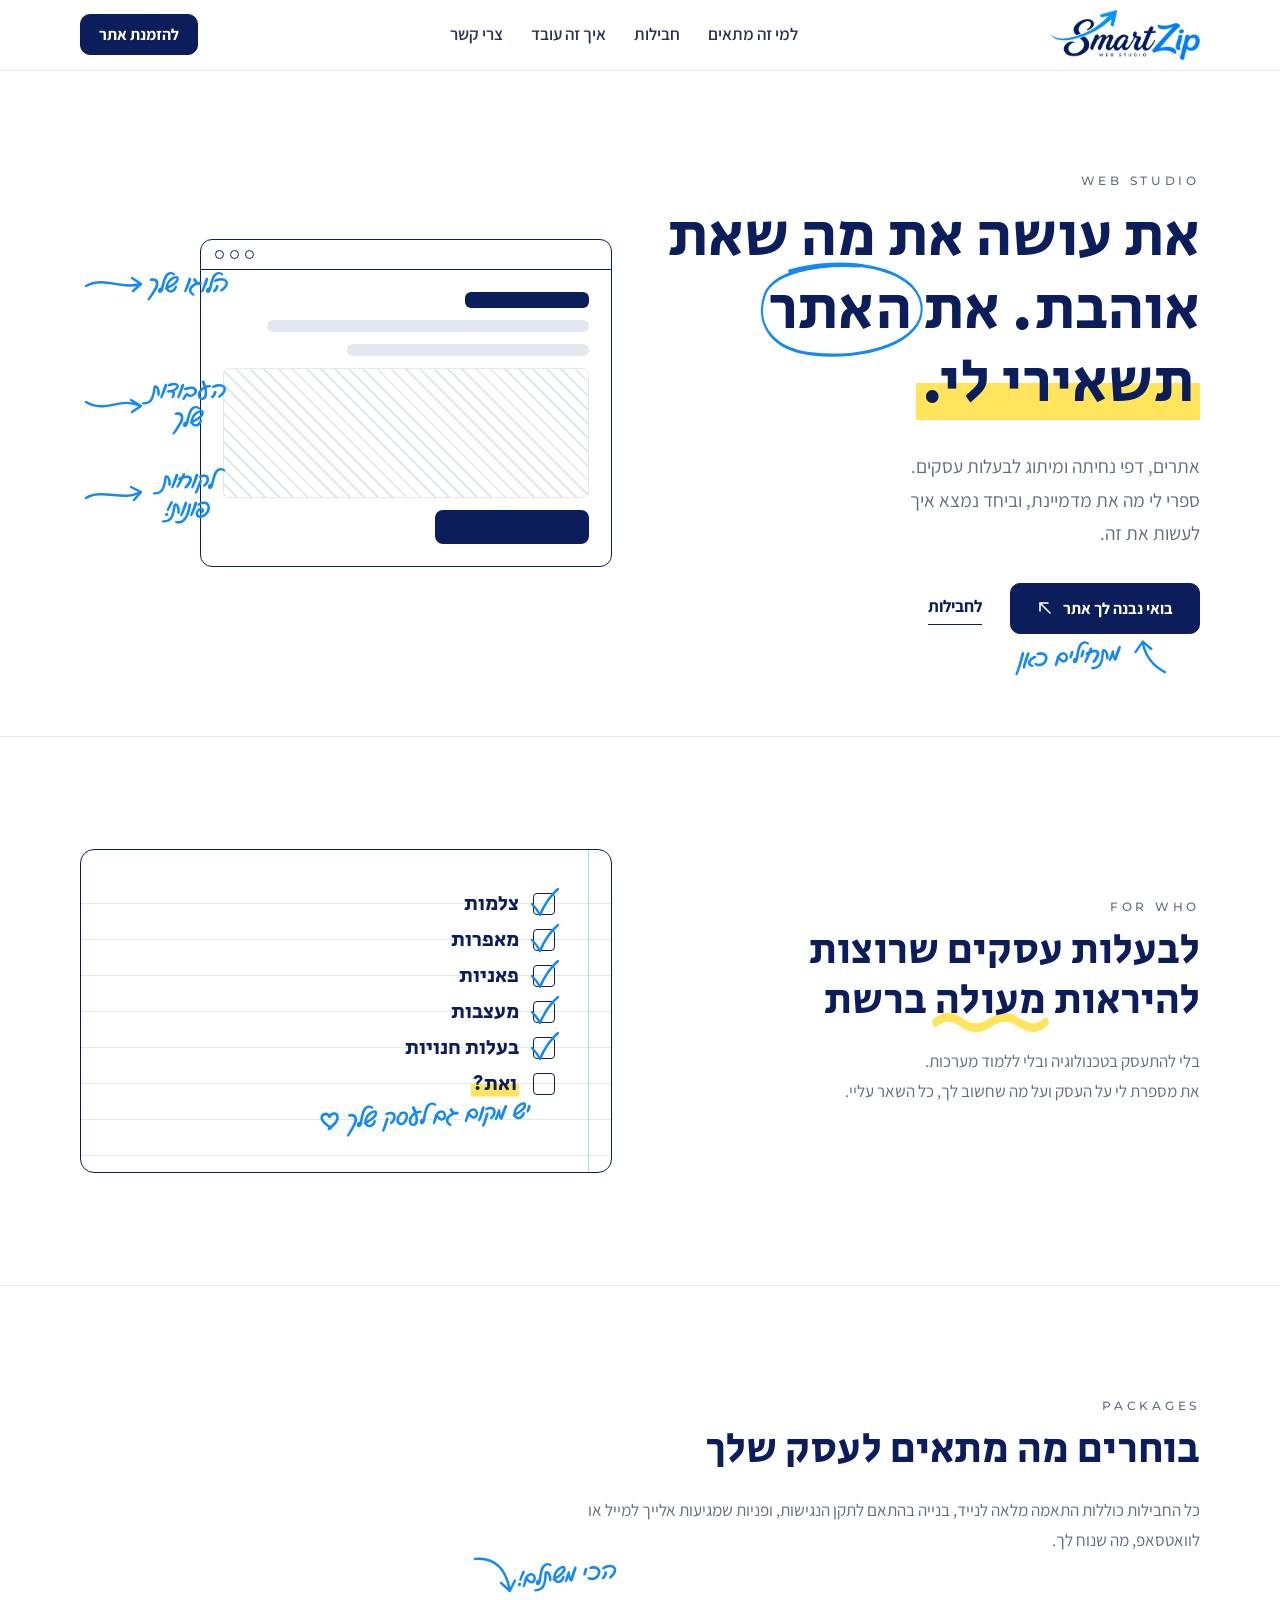
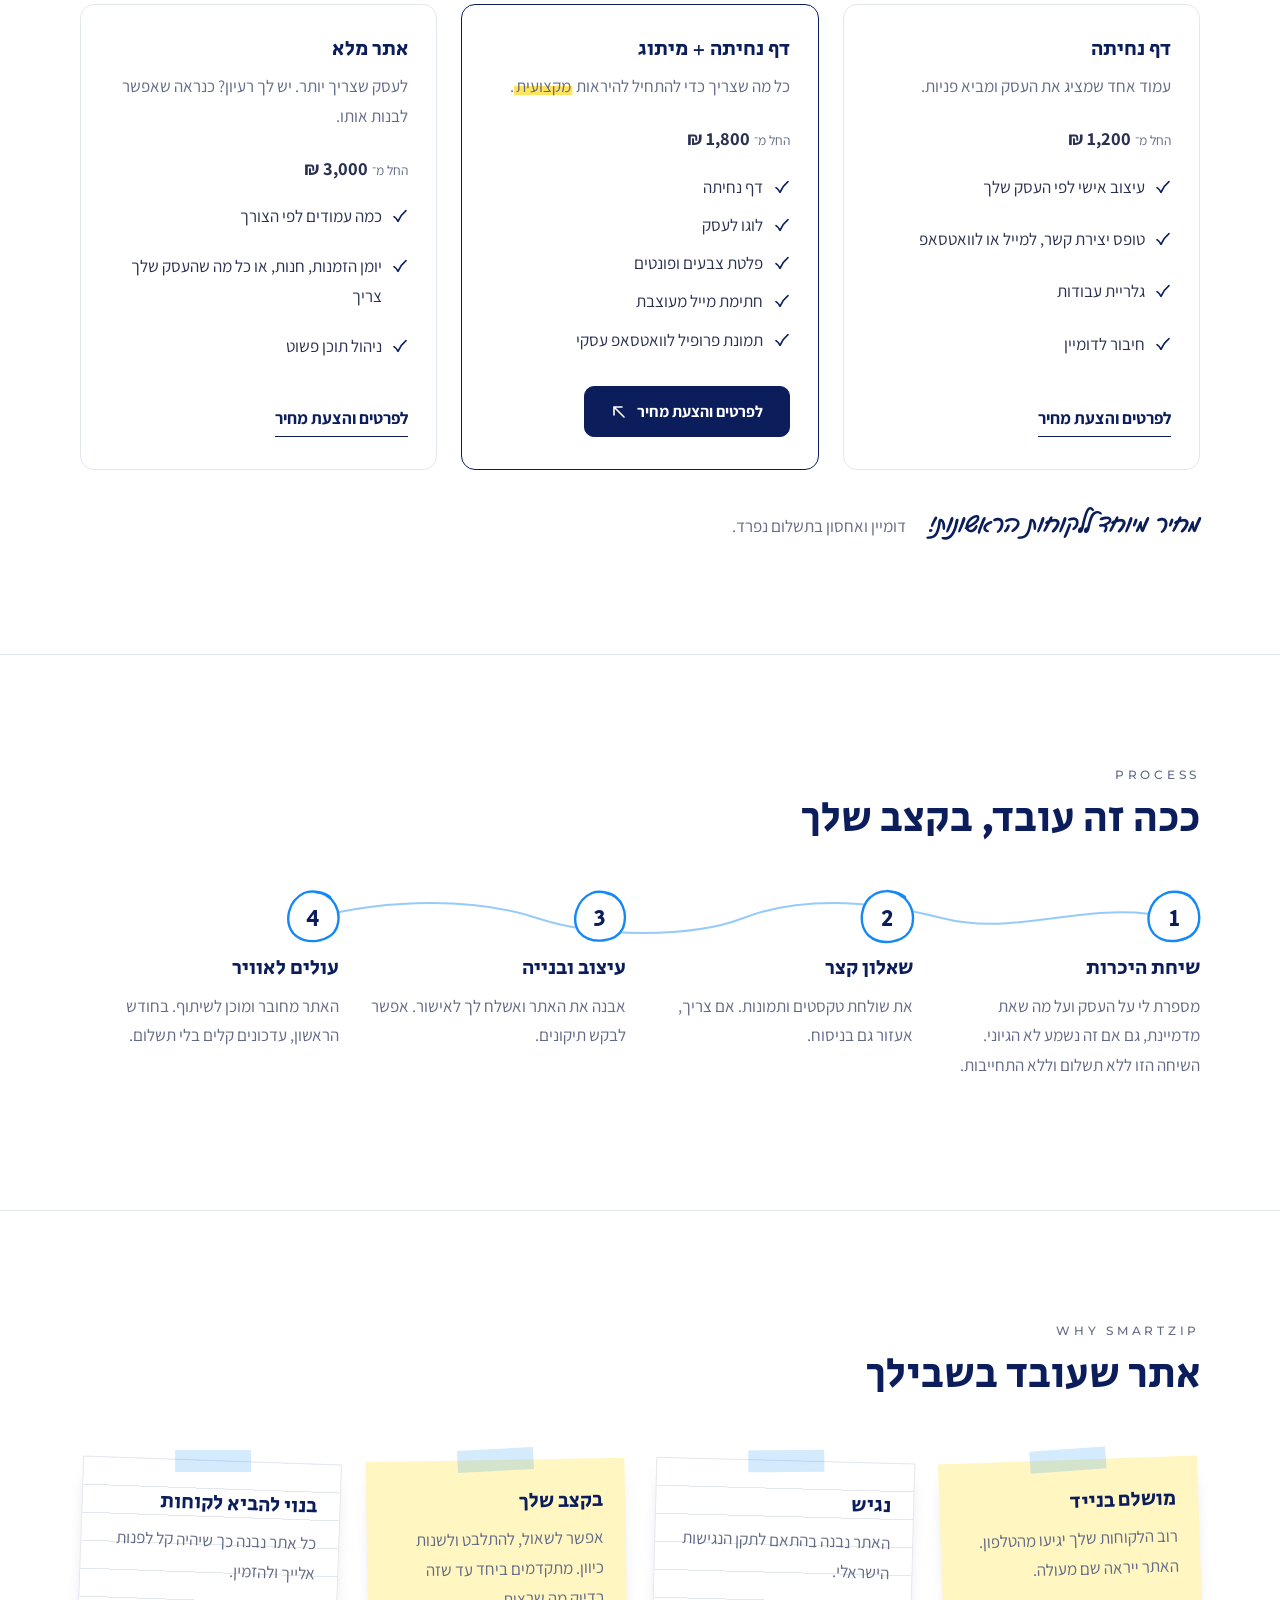
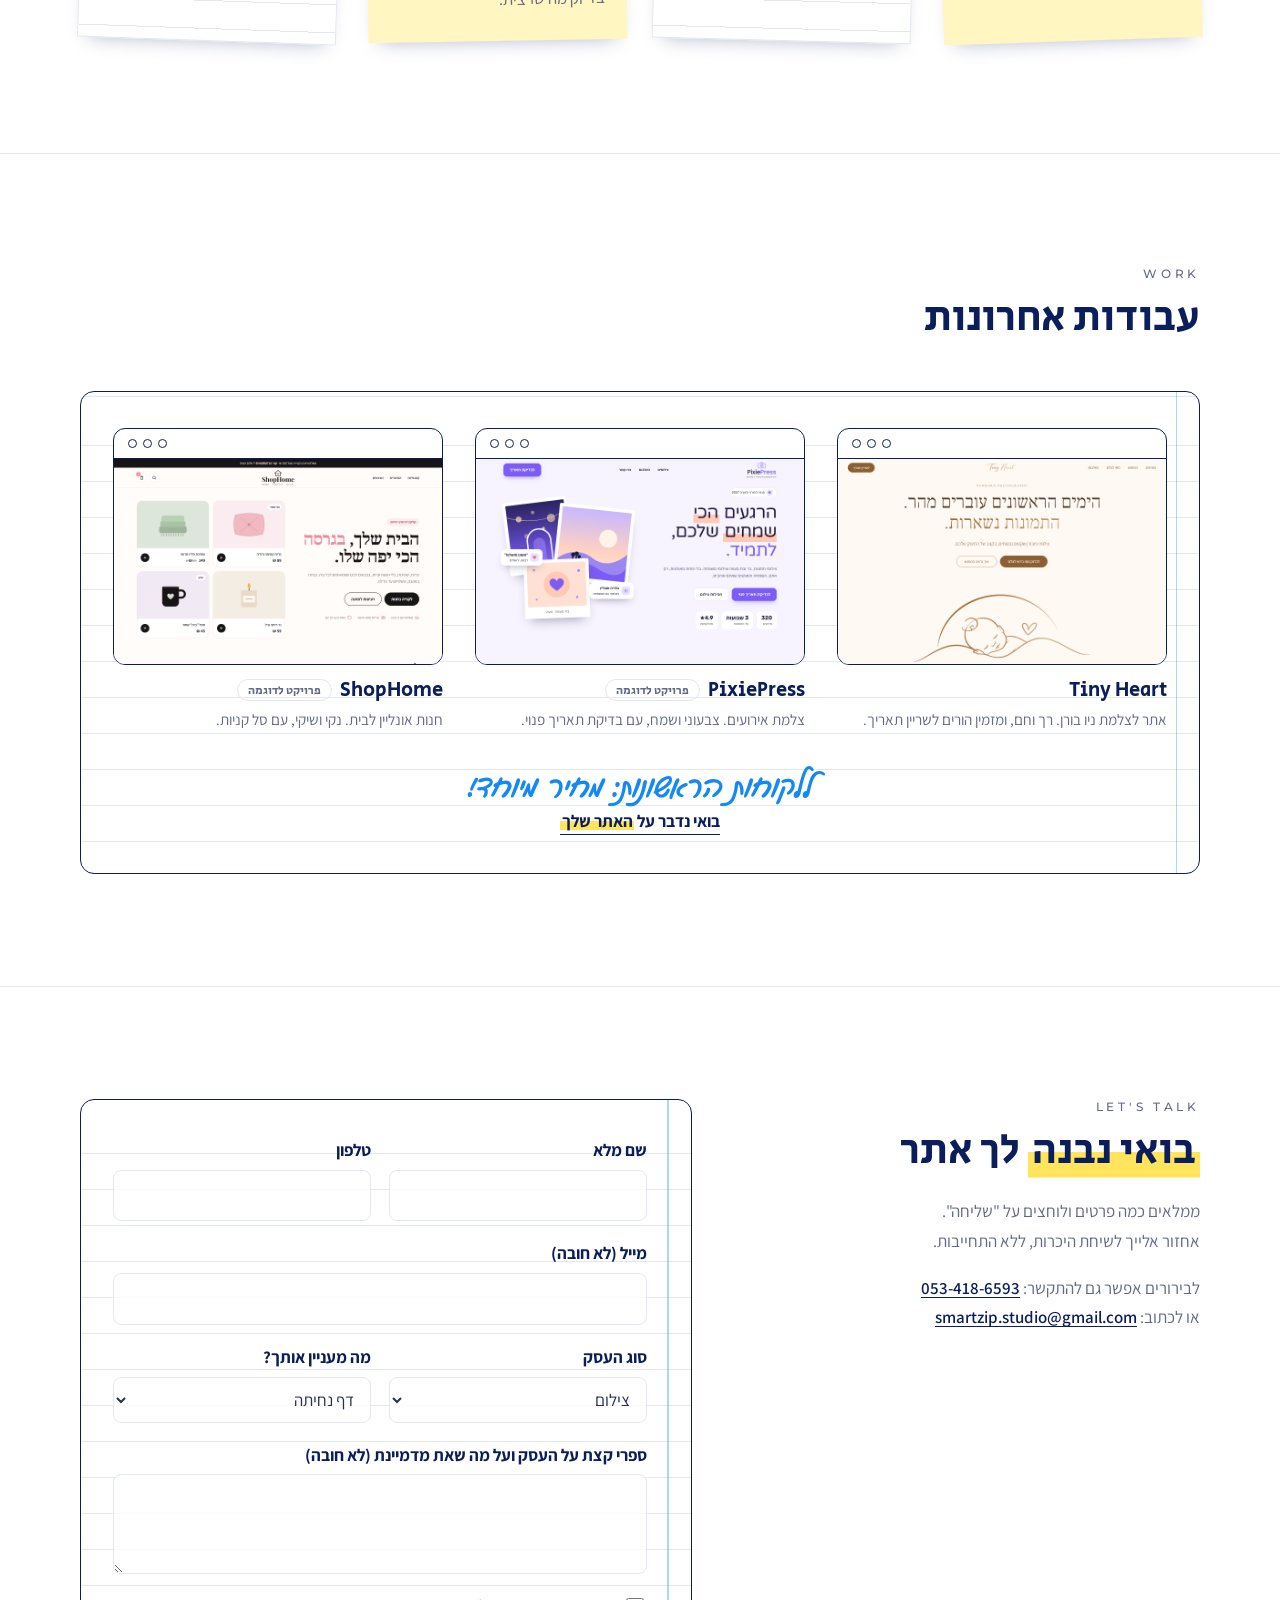
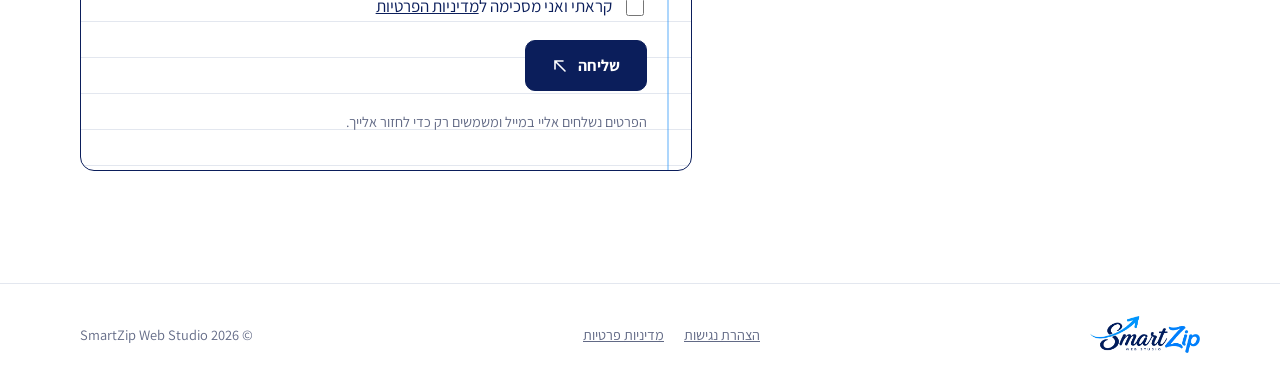
==== index.html @ 135834d3 "First version of the SmartZip Web Studio site Co-Authored-By: Claude Opus 5.5 <noreply@anthropic.com" ====
<!doctype html>
<html lang="he" dir="rtl">
<head>
<meta charset="utf-8">
<meta name="viewport" content="width=device-width, initial-scale=1">
<title>SmartZip Web Studio – אתרים ודפי נחיתה לעסקים קטנים</title>
<meta name="description" content="SmartZip Web Studio בונה אתרים, דפי נחיתה ומיתוג לעסקים קטנים: צלמות, מאפרות, פאניות, מעצבות ובעלות חנויות.">
<link rel="preconnect" href="https://fonts.googleapis.com">
<link rel="preconnect" href="https://fonts.gstatic.com" crossorigin>
<link href="https://fonts.googleapis.com/css2?family=Assistant:wght@400;600;700&family=Secular+One&family=Montserrat:wght@500&display=swap" rel="stylesheet">
<!-- Handwriting font is self-hosted (fonts/) and preloaded, so it arrives with the page -->
<link rel="preload" href="fonts/gveret-levin-hebrew.woff2" as="font" type="font/woff2" crossorigin>
<link rel="preload" href="fonts/gveret-levin-latin.woff2" as="font" type="font/woff2" crossorigin>
<style>
@font-face{font-family:"Gveret Levin";font-display:block;src:url(fonts/gveret-levin-hebrew.woff2) format("woff2");unicode-range:U+0307-0308,U+0590-05FF,U+200C-2010,U+20AA,U+25CC,U+FB1D-FB4F}
@font-face{font-family:"Gveret Levin";font-display:block;src:url(fonts/gveret-levin-latin.woff2) format("woff2");unicode-range:U+0000-00FF,U+2000-206F}
</style>
<script>
// Keep the page hidden until every font is ready (max 3s, so it never stays blank)
document.documentElement.classList.add("loading");
window.fontsReady = Promise.race([
  Promise.all(['400 1em "Secular One"', '400 1em Assistant', '700 1em Assistant', '400 1em "Gveret Levin"', '500 1em Montserrat'].map(f => document.fonts.load(f, "א!A"))),
  new Promise(r => setTimeout(r, 3000))
]).then(() => document.documentElement.classList.remove("loading"));
// Handwritten notes stay invisible until the handwriting font itself is loaded (never shown in a fallback font)
const handCheck = () => document.fonts.check('400 1em "Gveret Levin"', "א!") && document.documentElement.classList.add("hand-ready");
document.fonts.load('400 1em "Gveret Levin"', "א!").then(handCheck);
document.fonts.addEventListener("loadingdone", handCheck);
</script>
<noscript><style>html.loading body{opacity:1}html:not(.hand-ready) .hand{visibility:visible}</style></noscript>
<style>
:root{--ink:#0B1E5B;--text:#2A3150;--muted:#626A86;--line:#E3E7EF;--pen:#1489F5;--marker:#FFE45C;--white:#fff}
*,*::before,*::after{box-sizing:border-box}
html{scroll-behavior:smooth}
body{margin:0;font-family:"Assistant",system-ui,sans-serif;font-size:1.0625rem;line-height:1.75;color:var(--text);background:var(--white);transition:opacity .4s}
html.loading body{opacity:0}
img{max-width:100%;height:auto;display:block}
a{color:var(--ink)}
h1,h2,h3{font-family:"Secular One",sans-serif;font-weight:400;color:var(--ink);line-height:1.2;margin:0 0 .5em}
h1{font-size:clamp(2.3rem,5.2vw,3.8rem)}
h2{font-size:clamp(1.8rem,3.6vw,2.6rem)}
h3{font-size:1.3rem}
p{margin:0 0 1em}
:focus-visible{outline:2px solid var(--pen);outline-offset:3px;border-radius:4px}
.container{width:min(1120px,100% - 40px);margin-inline:auto}
.skip-link{position:absolute;inset-inline-start:16px;top:-100px;background:var(--ink);color:#fff;padding:.5em 1em;border-radius:8px;z-index:100}
.skip-link:focus{top:12px}
.eyebrow{font:500 .78rem "Montserrat",sans-serif;letter-spacing:.3em;text-transform:uppercase;color:var(--muted);display:block;margin-bottom:1em}

/* ---------- Hand-drawn annotations ---------- */
.hand{font-family:"Gveret Levin",cursive;color:var(--pen);font-size:1.45rem;line-height:1.2}
html:not(.hand-ready) .hand{visibility:hidden}
.draw{fill:none;stroke:var(--pen);stroke-width:2.4;stroke-linecap:round;stroke-linejoin:round;stroke-dasharray:1;stroke-dashoffset:1;transition:stroke-dashoffset 1.1s cubic-bezier(.6,.1,.3,1) var(--d,0s)}
.on .draw,.draw.on{stroke-dashoffset:0}
.fade{opacity:0;transition:opacity .6s ease calc(var(--d,0s) + .5s)}
.on .fade,.fade.on{opacity:1}
.circled{position:relative;white-space:nowrap;display:inline-block}
.circled svg{position:absolute;inset:-22% -10%;width:120%;height:144%;overflow:visible;pointer-events:none}
.mark{background:linear-gradient(var(--marker),var(--marker)) right 88%/0 42% no-repeat;transition:background-size 1s cubic-bezier(.6,.1,.3,1) var(--d,.2s);padding-inline:.1em}
.on .mark,.mark.on{background-size:100% 42%}
.scribble{position:relative;white-space:nowrap;isolation:isolate}
.scribble svg{position:absolute;inset-inline:-.05em;bottom:.02em;width:calc(100% + .1em);height:.42em;overflow:visible;z-index:-1}
.scribble .draw{stroke:var(--marker);stroke-width:10}
.heart .draw{stroke-width:4}

/* ---------- Buttons ---------- */
.btn{display:inline-flex;align-items:center;gap:10px;padding:14px 26px;border-radius:10px;border:1.5px solid var(--ink);font:700 1rem "Assistant",sans-serif;text-decoration:none;cursor:pointer;transition:background .25s,color .25s}
.btn-primary{background:var(--ink);color:#fff}
.btn-primary:hover{background:#13308A}
.btn svg{width:16px;height:16px;transition:transform .3s}
.btn:hover svg{transform:translate(-4px,-4px)}
.btn-text{font-weight:700;color:var(--ink);text-decoration:none;border-bottom:1.5px solid var(--ink);padding-bottom:2px}
.btn-text:hover{color:var(--pen);border-color:var(--pen)}

/* ---------- Header ---------- */
.site-header{position:sticky;top:0;z-index:50;background:rgb(255 255 255/.94);backdrop-filter:blur(8px);border-bottom:1px solid var(--line)}
.site-header .container{display:flex;align-items:center;justify-content:space-between;gap:16px;padding-block:10px}
.logo img{width:150px}
.nav{display:flex;gap:28px}
.nav a{color:var(--text);text-decoration:none;font-weight:600}
.nav a:hover{color:var(--pen)}
.site-header .btn{padding:9px 18px}

/* ---------- Hero ---------- */
.hero{padding-block:clamp(56px,8vw,110px);overflow:hidden}
.hero .container{display:grid;grid-template-columns:1fr 1fr;gap:56px;align-items:center}
.hero .lead{font-size:1.2rem;color:var(--muted);max-width:36ch}
.hero-actions{display:flex;flex-wrap:wrap;align-items:center;gap:28px;margin-top:32px;position:relative}
.cta-note{position:absolute;top:58px;right:30px;display:flex;align-items:flex-start;gap:4px;transform:rotate(-4deg)}
.cta-note svg{width:46px;height:40px;overflow:visible}
.sketch{position:relative;padding:34px 0 34px 120px}
.wire{border:1.5px solid var(--ink);border-radius:12px;background:#fff;overflow:hidden}
.wire-bar{display:flex;gap:6px;padding:10px 14px;border-bottom:1.5px solid var(--ink);direction:ltr}
.wire-bar i{width:9px;height:9px;border-radius:50%;border:1.5px solid var(--ink)}
.wire-body{padding:22px;display:grid;gap:12px}
.w{border-radius:6px;background:var(--line)}
.w.logo-ph{height:16px;width:34%;background:var(--ink)}
.w.t1{height:12px;width:88%}.w.t2{height:12px;width:66%}
.w.img{height:130px;background:repeating-linear-gradient(45deg,#fff 0 8px,var(--line) 8px 10px);border:1.5px solid var(--line)}
.w.cta{height:34px;width:42%;border-radius:8px;background:var(--ink)}
.side-note{position:absolute;left:0;display:flex;align-items:center;gap:2px;width:150px}
.side-note span{width:84px;text-align:center}
.side-note svg{width:60px;height:26px;overflow:visible;flex:none}

/* ---------- Sections ---------- */
section{padding-block:clamp(64px,9vw,112px)}
section+section{border-top:1px solid var(--line)}
.section-head{max-width:660px;margin-bottom:48px}
.section-head p{color:var(--muted)}
.split{display:grid;grid-template-columns:1fr 1fr;gap:56px;align-items:center}
.split .section-head{margin:0}
.todo ul{list-style:none;margin:0;padding:0 24px 0 0}
.todo li{display:flex;align-items:center;gap:14px;height:36px;font:400 1.3rem "Secular One",sans-serif;color:var(--ink)}
.box{position:relative;width:22px;height:22px;border:1.5px solid var(--ink);border-radius:4px;flex:none}
.box svg{position:absolute;inset:-8px -6px -4px -8px;width:34px;height:34px;overflow:visible}
.todo .hand{display:block;margin:6px 48px 0 0;transform:rotate(-3deg)}
.heart{width:.85em;height:.8em;vertical-align:-.05em;overflow:visible}

.cards{display:grid;grid-template-columns:repeat(3,1fr);gap:24px;align-items:stretch}
.card{border:1.5px solid var(--line);border-radius:14px;padding:32px 28px;display:flex;flex-direction:column;position:relative;background:#fff}
.card.featured{border-color:var(--ink)}
.card .for{color:var(--muted);margin-bottom:1.2em}
.card .price{font-weight:700;font-size:1.15rem;margin:0 0 1em}.card .price small{font-weight:400;color:var(--muted);font-size:.85rem}
.cards-note{display:flex;flex-wrap:wrap;gap:8px 24px;align-items:baseline;margin-top:40px;color:var(--muted)}.cards-note .hand{color:var(--ink);font-size:1.5rem}
.card ul{list-style:none;padding:0;margin:0 0 1.8em;display:grid;gap:.5em;flex:1}
.card li{display:flex;gap:.6em;align-items:flex-start}
.card li::before{content:"";flex:none;width:16px;height:16px;margin-top:.35em;background:url("data:image/svg+xml,%3Csvg xmlns='http://www.w3.org/2000/svg' viewBox='0 0 24 24' fill='none' stroke='%230B1E5B' stroke-width='2.5' stroke-linecap='round' stroke-linejoin='round'%3E%3Cpath d='M3 13c3 2 5 5 6 7 3-7 7-12 12-16'/%3E%3C/svg%3E") center/contain no-repeat}
.card .btn,.card .btn-text{align-self:flex-start}
.hand-tag{position:absolute;top:-58px;left:10px;display:flex;align-items:flex-end;gap:2px;transform:rotate(-5deg)}
.hand-tag svg{width:44px;height:44px;overflow:visible}

.steps{display:grid;grid-template-columns:repeat(4,1fr);gap:28px;list-style:none;padding:0;margin:0;position:relative}
.steps-line{position:absolute;top:6px;inset-inline-start:26px;width:calc(75% + 21px);height:40px;overflow:visible}
.steps-line .draw{stroke:rgb(20 137 245/.45);stroke-width:2}
.num{position:relative;display:inline-grid;place-items:center;width:52px;height:52px;font:400 1.5rem "Secular One",sans-serif;color:var(--ink);margin-bottom:12px;background:#fff;border-radius:50%}
.num svg{position:absolute;inset:-4px;width:60px;height:60px;overflow:visible}
.steps p{color:var(--muted)}

.stickies{display:grid;grid-template-columns:repeat(4,1fr);gap:28px;padding-top:12px}
.sticky{position:relative;background:#FFF6C2;padding:30px 22px 26px;box-shadow:0 10px 20px -12px rgb(11 30 91/.35);transform:rotate(var(--r));transition:transform .3s}
.sticky:nth-child(even){background:#fff repeating-linear-gradient(transparent 0 27px,var(--line) 27px 28px);border:1px solid var(--line)}
.sticky:hover{transform:rotate(0) translateY(-4px)}
.sticky::before{content:"";position:absolute;top:-11px;left:50%;width:76px;height:22px;transform:translateX(-50%) rotate(-2deg);background:rgb(20 137 245/.18)}
.sticky p{color:var(--muted);margin:0}

.work-note{padding:40px 32px}
.works{display:grid;grid-template-columns:repeat(3,1fr);gap:32px}
.works figure{margin:0 0 14px}.works img{display:block;width:100%;height:auto}
.works h3{font-size:1.25rem;margin:0}
.works p{color:var(--muted);font-size:.95rem;margin:.2em 0 0}
.works .demo{font-size:.78rem;color:var(--muted);border:1px solid var(--line);border-radius:99px;padding:1px 10px;margin-inline-start:8px;vertical-align:middle;font-weight:400}
.works-more{text-align:center;margin-top:36px}
.works-more .hand{font-size:1.9rem;display:block;margin-bottom:2px}
@media (max-width:960px){.works{grid-template-columns:1fr;max-width:520px;margin-inline:auto}}

/* ---------- Contact: notebook page ---------- */
.contact .container{display:grid;grid-template-columns:.85fr 1.15fr;gap:56px;align-items:start}
.contact .lead{color:var(--muted);max-width:34ch}
.notebook{border:1.5px solid var(--ink);border-radius:14px;padding:36px 32px;background:#fff repeating-linear-gradient(transparent 0 35px,var(--line) 35px 36px);background-position:0 18px;position:relative}
.notebook::before{content:"";position:absolute;top:0;bottom:0;right:22px;width:1.5px;background:rgb(20 137 245/.35)}
form{display:grid;gap:18px;padding-right:12px}
.row{display:grid;grid-template-columns:1fr 1fr;gap:18px}
.field{display:grid;gap:4px}.field[hidden]{display:none}
label{font-weight:700;color:var(--ink)}
input,select,textarea{font:inherit;color:var(--text);background:rgb(255 255 255/.85);border:1.5px solid var(--line);border-radius:8px;padding:10px 12px;width:100%}
input:focus,select:focus,textarea:focus{outline:none;border-color:var(--pen)}
textarea{min-height:100px;resize:vertical}
.check{display:flex;gap:.6em;align-items:center;font-weight:400}
.check input{width:18px;height:18px;accent-color:var(--ink);flex:none}
.form-error{color:#C62828;font-weight:600;margin:0}
.form-success{color:#1B7A3E;font-weight:600;margin:0}
.contact-direct{color:var(--muted);margin-top:1em}.contact-direct a{color:var(--ink);font-weight:600;text-decoration:underline;text-underline-offset:3px}
.form-note{font-size:.9rem;color:var(--muted);margin:0}

.site-footer{border-top:1px solid var(--line);padding-block:32px}
.site-footer .container{display:flex;flex-wrap:wrap;justify-content:space-between;align-items:center;gap:16px}
.site-footer img{width:110px}
.footer-links{display:flex;gap:20px}
.footer-links a,.copy{color:var(--muted);font-size:.9rem}
.copy{margin:0}

@media (max-width:960px){.nav{display:none}.hero .container,.contact .container,.split{grid-template-columns:1fr}.cards{grid-template-columns:1fr;max-width:520px;gap:64px}.steps,.stickies{grid-template-columns:1fr 1fr}.steps-line{display:none}}
@media (max-width:560px){.logo img{width:120px}.sketch{display:none}.steps,.stickies,.row{grid-template-columns:1fr}.cta-note{display:none}}
@media (prefers-reduced-motion:reduce){html{scroll-behavior:auto}.draw{transition:none;stroke-dashoffset:0}.fade{transition:none;opacity:1}.mark{transition:none;background-size:100% 42%}}
</style>
</head>
<body>
<a class="skip-link" href="#main">דלג לתוכן</a>
<svg width="0" height="0" style="position:absolute" aria-hidden="true">
  <symbol id="arr" viewBox="0 0 16 16"><path d="M13 13L3 3M3 11V3h8" fill="none" stroke="currentColor" stroke-width="1.6" stroke-linecap="round"/></symbol>
</svg>

<header class="site-header">
  <div class="container">
    <a class="logo" href="#top" aria-label="SmartZip Web Studio – לעמוד הבית"><img src="branding/logo-full-transparent.webp" alt="SmartZip Web Studio" width="1620" height="538"></a>
    <nav class="nav" aria-label="ניווט ראשי"><a href="#for-who">למי זה מתאים</a><a href="#packages">חבילות</a><a href="#process">איך זה עובד</a><a href="#contact">צרי קשר</a></nav>
    <a class="btn btn-primary" href="#contact">להזמנת אתר</a>
  </div>
</header>

<main id="main">
  <section class="hero" id="top">
    <div class="container">
      <div class="anno">
        <span class="eyebrow">Web Studio</span>
        <h1>את עושה את מה שאת אוהבת. את <span class="circled">האתר<svg viewBox="0 0 200 80" preserveAspectRatio="none" aria-hidden="true"><path class="draw" pathLength="1" style="--d:.4s" d="M40 10 C 100 -2, 188 6, 194 36 C 199 64, 128 78, 66 73 C 14 69, 0 46, 12 27 C 22 12, 66 4, 122 6"/></svg></span> <span class="mark" style="--d:1.3s">תשאירי לי.</span></h1>
        <p class="lead">אתרים, דפי נחיתה ומיתוג לבעלות עסקים.<br>ספרי לי מה את מדמיינת, וביחד נמצא איך לעשות את זה.</p>
        <div class="hero-actions">
          <a class="btn btn-primary" href="#contact">בואי נבנה לך אתר <svg aria-hidden="true"><use href="#arr"/></svg></a>
          <a class="btn-text" href="#packages">לחבילות</a>
          <div class="cta-note" aria-hidden="true">
            <svg viewBox="0 0 46 40"><path class="draw" pathLength="1" style="--d:2s" d="M40 36 C 30 30, 22 20, 20 6 M12 14 L 20 4 L 28 12"/></svg>
            <span class="hand fade" style="--d:2s">מתחילים כאן</span>
          </div>
        </div>
      </div>
      <div class="sketch anno" aria-hidden="true">
        <div class="wire">
          <div class="wire-bar"><i></i><i></i><i></i></div>
          <div class="wire-body"><div class="w logo-ph"></div><div class="w t1"></div><div class="w t2"></div><div class="w img"></div><div class="w cta"></div></div>
        </div>
        <div class="side-note" style="top:66px"><span class="hand fade" style="--d:.6s">הלוגו שלך</span><svg viewBox="0 0 60 26"><path class="draw" pathLength="1" style="--d:.6s" d="M2 14 C 20 4, 38 18, 56 12 M48 6 L 57 12 L 49 19"/></svg></div>
        <div class="side-note" style="top:172px"><span class="hand fade" style="--d:1s">העבודות שלך</span><svg viewBox="0 0 60 26"><path class="draw" pathLength="1" style="--d:1s" d="M2 10 C 22 22, 36 4, 56 14 M47 8 L 57 14 L 48 20"/></svg></div>
        <div class="side-note" style="top:262px"><span class="hand fade" style="--d:1.4s">לקוחות פונות!</span><svg viewBox="0 0 60 26"><path class="draw" pathLength="1" style="--d:1.4s" d="M2 16 C 18 6, 40 20, 56 10 M47 5 L 57 10 L 50 18"/></svg></div>
      </div>
    </div>
  </section>

  <section id="for-who" aria-labelledby="for-who-title">
    <div class="container anno split">
      <div class="section-head">
        <span class="eyebrow">For who</span>
        <h2 id="for-who-title">לבעלות עסקים שרוצות להיראות <span class="scribble">מעולה<svg viewBox="0 0 200 20" preserveAspectRatio="none" aria-hidden="true"><path class="draw" pathLength="1" style="--d:.3s" d="M4 11 C 18 3, 34 3, 50 11 S 82 19, 100 11 S 132 3, 150 11 S 182 19, 196 10"/></svg></span> ברשת</h2>
        <p>בלי להתעסק בטכנולוגיה ובלי ללמוד מערכות.<br>את מספרת לי על העסק ועל מה שחשוב לך, כל השאר עליי.</p>
      </div>
      <div class="notebook todo">
        <ul>
          <li><span class="box"><svg viewBox="0 0 34 34" aria-hidden="true"><path class="draw" pathLength="1" style="--d:.4s" d="M6 18 C 9 21, 12 25, 14 29 C 19 17, 25 9, 32 3"/></svg></span>צלמות</li>
          <li><span class="box"><svg viewBox="0 0 34 34" aria-hidden="true"><path class="draw" pathLength="1" style="--d:.7s" d="M6 18 C 9 21, 12 25, 14 29 C 19 17, 25 9, 32 3"/></svg></span>מאפרות</li>
          <li><span class="box"><svg viewBox="0 0 34 34" aria-hidden="true"><path class="draw" pathLength="1" style="--d:1s" d="M6 18 C 9 21, 12 25, 14 29 C 19 17, 25 9, 32 3"/></svg></span>פאניות</li>
          <li><span class="box"><svg viewBox="0 0 34 34" aria-hidden="true"><path class="draw" pathLength="1" style="--d:1.3s" d="M6 18 C 9 21, 12 25, 14 29 C 19 17, 25 9, 32 3"/></svg></span>מעצבות</li>
          <li><span class="box"><svg viewBox="0 0 34 34" aria-hidden="true"><path class="draw" pathLength="1" style="--d:1.6s" d="M6 18 C 9 21, 12 25, 14 29 C 19 17, 25 9, 32 3"/></svg></span>בעלות חנויות</li>
          <li><span class="box"></span><span class="mark" style="--d:2s">ואת?</span></li>
        </ul>
        <span class="hand fade" style="--d:2.1s">יש מקום גם לעסק שלך <svg class="heart" viewBox="0 0 30 28" aria-hidden="true"><path class="draw" pathLength="1" style="--d:2.4s" d="M16 25 C 9 19, 2 14, 3 8 C 4 2, 12 1, 15 8 C 17 2, 26 1, 27 8 C 28 15, 21 20, 13 26"/></svg></span>
      </div>
    </div>
  </section>

  <section id="packages" aria-labelledby="packages-title">
    <div class="container anno">
      <div class="section-head">
        <span class="eyebrow">Packages</span>
        <h2 id="packages-title">בוחרים מה מתאים לעסק שלך</h2>
        <p>כל החבילות כוללות התאמה מלאה לנייד, בנייה בהתאם לתקן הנגישות, ופניות שמגיעות אלייך למייל או לוואטסאפ, מה שנוח לך.</p>
      </div>
      <div class="cards">
        <article class="card">
          <h3>דף נחיתה</h3>
          <p class="for">עמוד אחד שמציג את העסק ומביא פניות.</p>
          <p class="price"><small>החל מ־</small> 1,200 ₪</p>
          <ul><li>עיצוב אישי לפי העסק שלך</li><li>טופס יצירת קשר, למייל או לוואטסאפ</li><li>גלריית עבודות</li><li>חיבור לדומיין</li></ul>
          <a class="btn-text" href="#contact" data-package="דף נחיתה">לפרטים והצעת מחיר</a>
        </article>
        <article class="card featured">
          <div class="hand-tag"><span class="hand fade" style="--d:.5s">הכי משתלם!</span><svg viewBox="0 0 44 44" aria-hidden="true"><path class="draw" pathLength="1" style="--d:.5s" d="M4 6 C 24 6, 34 18, 36 40 M28 32 L 36 41 L 42 31"/></svg></div>
          <h3>דף נחיתה + מיתוג</h3>
          <p class="for">כל מה שצריך כדי להתחיל להיראות <span class="mark" style="--d:.9s">מקצועית</span>.</p>
          <p class="price"><small>החל מ־</small> 1,800 ₪</p>
          <ul><li>דף נחיתה</li><li>לוגו לעסק</li><li>פלטת צבעים ופונטים</li><li>חתימת מייל מעוצבת</li><li>תמונת פרופיל לוואטסאפ עסקי</li></ul>
          <a class="btn btn-primary" href="#contact" data-package="דף נחיתה + מיתוג">לפרטים והצעת מחיר <svg aria-hidden="true"><use href="#arr"/></svg></a>
        </article>
        <article class="card">
          <h3>אתר מלא</h3>
          <p class="for">לעסק שצריך יותר. יש לך רעיון? כנראה שאפשר לבנות אותו.</p>
          <p class="price"><small>החל מ־</small> 3,000 ₪</p>
          <ul><li>כמה עמודים לפי הצורך</li><li>יומן הזמנות, חנות, או כל מה שהעסק שלך צריך</li><li>ניהול תוכן פשוט</li></ul>
          <a class="btn-text" href="#contact" data-package="אתר מלא">לפרטים והצעת מחיר</a>
        </article>
      </div>
      <div class="cards-note"><span class="hand fade" style="--d:.4s">מחיר מיוחד ללקוחות הראשונות!</span><span>דומיין ואחסון בתשלום נפרד.</span></div>
    </div>
  </section>

  <section id="process" aria-labelledby="process-title">
    <div class="container anno">
      <div class="section-head"><span class="eyebrow">Process</span><h2 id="process-title">ככה זה עובד, בקצב שלך</h2></div>
      <ol class="steps">
        <li><svg class="steps-line" viewBox="0 0 1000 40" preserveAspectRatio="none" aria-hidden="true"><path class="draw" pathLength="1" style="--d:.2s" d="M1000 20 C 900 0, 820 40, 730 20 S 560 0, 500 20 S 330 40, 260 20 S 90 0, 0 20"/></svg><span class="num">1<svg viewBox="0 0 60 60" aria-hidden="true"><path class="draw" pathLength="1" style="--d:.1s" d="M34 4 C 52 6, 58 24, 54 38 C 48 54, 22 58, 10 46 C 0 34, 4 14, 20 6 C 28 2, 40 4, 46 8"/></svg></span><h3>שיחת היכרות</h3><p>מספרת לי על העסק ועל מה שאת מדמיינת, גם אם זה נשמע לא הגיוני. השיחה הזו ללא תשלום וללא התחייבות.</p></li>
        <li><span class="num">2<svg viewBox="0 0 60 60" aria-hidden="true"><path class="draw" pathLength="1" style="--d:.4s" d="M30 3 C 50 4, 59 22, 55 38 C 50 55, 24 59, 11 47 C 1 36, 3 14, 18 6 C 27 1, 41 3, 48 9"/></svg></span><h3>שאלון קצר</h3><p>את שולחת טקסטים ותמונות. אם צריך, אעזור גם בניסוח.</p></li>
        <li><span class="num">3<svg viewBox="0 0 60 60" aria-hidden="true"><path class="draw" pathLength="1" style="--d:.7s" d="M36 5 C 53 8, 58 26, 53 40 C 46 55, 20 57, 9 44 C 1 32, 6 12, 22 5 C 30 2, 42 5, 47 10"/></svg></span><h3>עיצוב ובנייה</h3><p>אבנה את האתר ואשלח לך לאישור. אפשר לבקש תיקונים.</p></li>
        <li><span class="num">4<svg viewBox="0 0 60 60" aria-hidden="true"><path class="draw" pathLength="1" style="--d:1s" d="M32 4 C 51 5, 59 24, 54 39 C 48 55, 21 58, 10 45 C 1 33, 5 13, 21 5 C 29 2, 41 4, 47 9"/></svg></span><h3>עולים לאוויר</h3><p>האתר מחובר ומוכן לשיתוף. בחודש הראשון, עדכונים קלים בלי תשלום.</p></li>
      </ol>
    </div>
  </section>

  <section aria-labelledby="why-title">
    <div class="container anno">
      <div class="section-head"><span class="eyebrow">Why SmartZip</span><h2 id="why-title">אתר שעובד בשבילך</h2></div>
      <div class="stickies">
        <div class="sticky" style="--r:-2deg"><h3>מושלם בנייד</h3><p>רוב הלקוחות שלך יגיעו מהטלפון. האתר ייראה שם מעולה.</p></div>
        <div class="sticky" style="--r:1.5deg"><h3>נגיש</h3><p>האתר נבנה בהתאם לתקן הנגישות הישראלי.</p></div>
        <div class="sticky" style="--r:-1deg"><h3>בקצב שלך</h3><p>אפשר לשאול, להתלבט ולשנות כיוון. מתקדמים ביחד עד שזה בדיוק מה שרצית.</p></div>
        <div class="sticky" style="--r:2deg"><h3>בנוי להביא לקוחות</h3><p>כל אתר נבנה כך שיהיה קל לפנות אלייך ולהזמין.</p></div>
      </div>
    </div>
  </section>

  <section id="work" aria-labelledby="work-title">
    <div class="container anno">
      <div class="section-head"><span class="eyebrow">Work</span><h2 id="work-title">עבודות אחרונות</h2></div>
      <div class="notebook work-note">
        <div class="works">
          <article>
            <figure class="wire"><div class="wire-bar"><i></i><i></i><i></i></div><img src="work/tiny-heart.png" alt="דף הבית של Tiny Heart: הכותרת 'הימים הראשונים עוברים מהר. התמונות נשארות.' ואיור קווי של תינוק ישן" width="1440" height="900" loading="lazy"></figure>
            <h3>Tiny Heart</h3>
            <p>אתר לצלמת ניו בורן. רך וחם, ומזמין הורים לשריין תאריך.</p>
          </article>
          <article>
            <figure class="wire"><div class="wire-bar"><i></i><i></i><i></i></div><img src="work/event-photographer.png" alt="דף הבית של PixiePress: הכותרת 'הרגעים הכי שמחים שלכם, לתמיד.' וקולאז' של תמונות פולארויד" width="1440" height="900" loading="lazy"></figure>
            <h3>PixiePress<span class="demo">פרויקט לדוגמה</span></h3>
            <p>צלמת אירועים. צבעוני ושמח, עם בדיקת תאריך פנוי.</p>
          </article>
          <article>
            <figure class="wire"><div class="wire-bar"><i></i><i></i><i></i></div><img src="work/home-store.png" alt="דף הבית של ShopHome: הכותרת 'הבית שלך, בגרסה הכי יפה שלו.' ומוצרים לבית עם מחירים וכפתור הוספה לסל" width="1440" height="900" loading="lazy"></figure>
            <h3>ShopHome<span class="demo">פרויקט לדוגמה</span></h3>
            <p>חנות אונליין לבית. נקי ושיקי, עם סל קניות.</p>
          </article>
        </div>
        <div class="works-more">
          <span class="hand fade" style="--d:.4s">ללקוחות הראשונות: מחיר מיוחד!</span>
          <a class="btn-text" href="#contact">בואי נדבר על <span class="mark" style="--d:.8s">האתר שלך</span></a>
        </div>
      </div>
    </div>
  </section>

  <section class="contact" id="contact" aria-labelledby="contact-title">
    <div class="container anno">
      <div>
        <span class="eyebrow">Let's talk</span>
        <h2 id="contact-title"><span class="mark" style="--d:.3s">בואי נבנה</span> לך אתר</h2>
        <p class="lead">ממלאים כמה פרטים ולוחצים על "שליחה".<br>אחזור אלייך לשיחת היכרות, ללא התחייבות.</p>
        <p class="contact-direct">לבירורים אפשר גם להתקשר: <a href="tel:+972534186593" dir="ltr">053-418-6593</a><br>או לכתוב: <a href="mailto:smartzip.studio@gmail.com" dir="ltr">smartzip.studio@gmail.com</a></p>
      </div>
      <div class="notebook">
        <form id="order-form" novalidate>
          <div class="row">
            <div class="field"><label for="name">שם מלא</label><input id="name" name="name" type="text" autocomplete="name" required></div>
            <div class="field"><label for="phone">טלפון</label><input id="phone" name="phone" type="tel" autocomplete="tel" inputmode="tel" required></div>
          </div>
          <div class="field"><label for="email">מייל (לא חובה)</label><input id="email" name="email" type="email" autocomplete="email" dir="ltr"></div>
          <div class="row">
            <div class="field"><label for="business">סוג העסק</label>
              <select id="business" name="business"><option>צילום</option><option>איפור</option><option>פאות</option><option>בלונים ועיצוב אירועים</option><option>חנות</option><option>אחר</option></select></div>
            <div class="field"><label for="package">מה מעניין אותך?</label>
              <select id="package" name="package"><option>דף נחיתה</option><option>דף נחיתה + מיתוג</option><option>אתר מלא</option><option>עוד לא בטוחה</option></select></div>
          </div>
          <div class="field" id="business-other-field" hidden><label for="business-other">איזה עסק?</label><input id="business-other" name="businessOther" type="text"></div>
          <div class="field"><label for="message">ספרי קצת על העסק ועל מה שאת מדמיינת (לא חובה)</label><textarea id="message" name="message"></textarea></div>
          <label class="check"><input type="checkbox" id="privacy" required><span>קראתי ואני מסכימה ל<a href="privacy-policy.html" target="_blank">מדיניות הפרטיות</a></span></label>
          <p class="form-error" id="form-error" role="alert" hidden></p>
          <p class="form-success" id="form-success" role="status" hidden>תודה! הפרטים התקבלו, ואחזור אלייך בהקדם.</p>
          <div><button class="btn btn-primary" type="submit">שליחה <svg aria-hidden="true"><use href="#arr"/></svg></button></div>
          <p class="form-note">הפרטים נשלחים אליי במייל ומשמשים רק כדי לחזור אלייך.</p>
        </form>
      </div>
    </div>
  </section>
</main>

<footer class="site-footer">
  <div class="container">
    <img src="branding/logo-full-transparent.webp" alt="SmartZip Web Studio" width="1620" height="538">
    <nav class="footer-links" aria-label="קישורים משפטיים"><a href="accessibility.html">הצהרת נגישות</a><a href="privacy-policy.html">מדיניות פרטיות</a></nav>
    <p class="copy">© <span id="year"></span> SmartZip Web Studio</p>
  </div>
</footer>

<script>
const WEB3FORMS_KEY = "5008509d-85f8-45e2-85a2-b0ebd1cf9b4d"; // מ-web3forms.com, חשבון smartzip.studio@gmail.com
document.getElementById("year").textContent = new Date().getFullYear();

// Draw annotations when they scroll into view
const io = new IntersectionObserver(es => es.forEach(e => { if (e.isIntersecting) { e.target.classList.add("on"); io.unobserve(e.target); } }), { threshold: .3 });
fontsReady.then(() => document.querySelectorAll(".anno").forEach(el => io.observe(el)));

document.querySelectorAll("[data-package]").forEach(b => b.addEventListener("click", () => { document.getElementById("package").value = b.dataset.package; }));
const form = document.getElementById("order-form"), errorEl = document.getElementById("form-error");
const otherField = document.getElementById("business-other-field");
form.business.addEventListener("change", () => {
  const isOther = form.business.value === "אחר";
  otherField.hidden = !isOther; form.businessOther.required = isOther;
  if (isOther) form.businessOther.focus();
});
const successEl = document.getElementById("form-success"), submitBtn = form.querySelector("[type=submit]");
form.addEventListener("submit", async e => {
  e.preventDefault();
  const name = form.name.value.trim(), phone = form.phone.value.trim(), email = form.email.value.trim(), msg = form.message.value.trim();
  const isOther = form.business.value === "אחר", other = form.businessOther.value.trim();
  const error = !name ? "נא למלא שם." : !/^[\d\s\-+()]{9,}$/.test(phone) ? "נא למלא מספר טלפון תקין." : email && !form.email.checkValidity() ? "נא לבדוק את כתובת המייל." : isOther && !other ? "נא לכתוב את סוג העסק." : !form.privacy.checked ? "נא לאשר את מדיניות הפרטיות." : !WEB3FORMS_KEY ? "הטופס עוד לא מחובר. אפשר בינתיים להתקשר או לכתוב במייל." : "";
  errorEl.textContent = error; errorEl.hidden = !error; successEl.hidden = true;
  if (error) return;
  submitBtn.disabled = true;
  try {
    const res = await fetch("https://api.web3forms.com/submit", {
      method: "POST",
      headers: { "Content-Type": "application/json", Accept: "application/json" },
      body: JSON.stringify({
        access_key: WEB3FORMS_KEY, subject: `פנייה מהאתר: ${name}`, from_name: "האתר של SmartZip",
        "שם": name, "טלפון": phone, "מייל": email || "לא נמסר", "סוג העסק": isOther ? other : form.business.value,
        "מתעניינת ב": form.package.value, "על העסק": msg || "-", ...(email && { replyto: email })
      })
    });
    if (!(await res.json()).success) throw new Error();
    form.reset(); otherField.hidden = true; successEl.hidden = false;
  } catch {
    errorEl.textContent = "משהו השתבש בשליחה. אפשר לנסות שוב, או להתקשר או לכתוב במייל."; errorEl.hidden = false;
  } finally { submitBtn.disabled = false; }
});
</script>
</body>
</html>
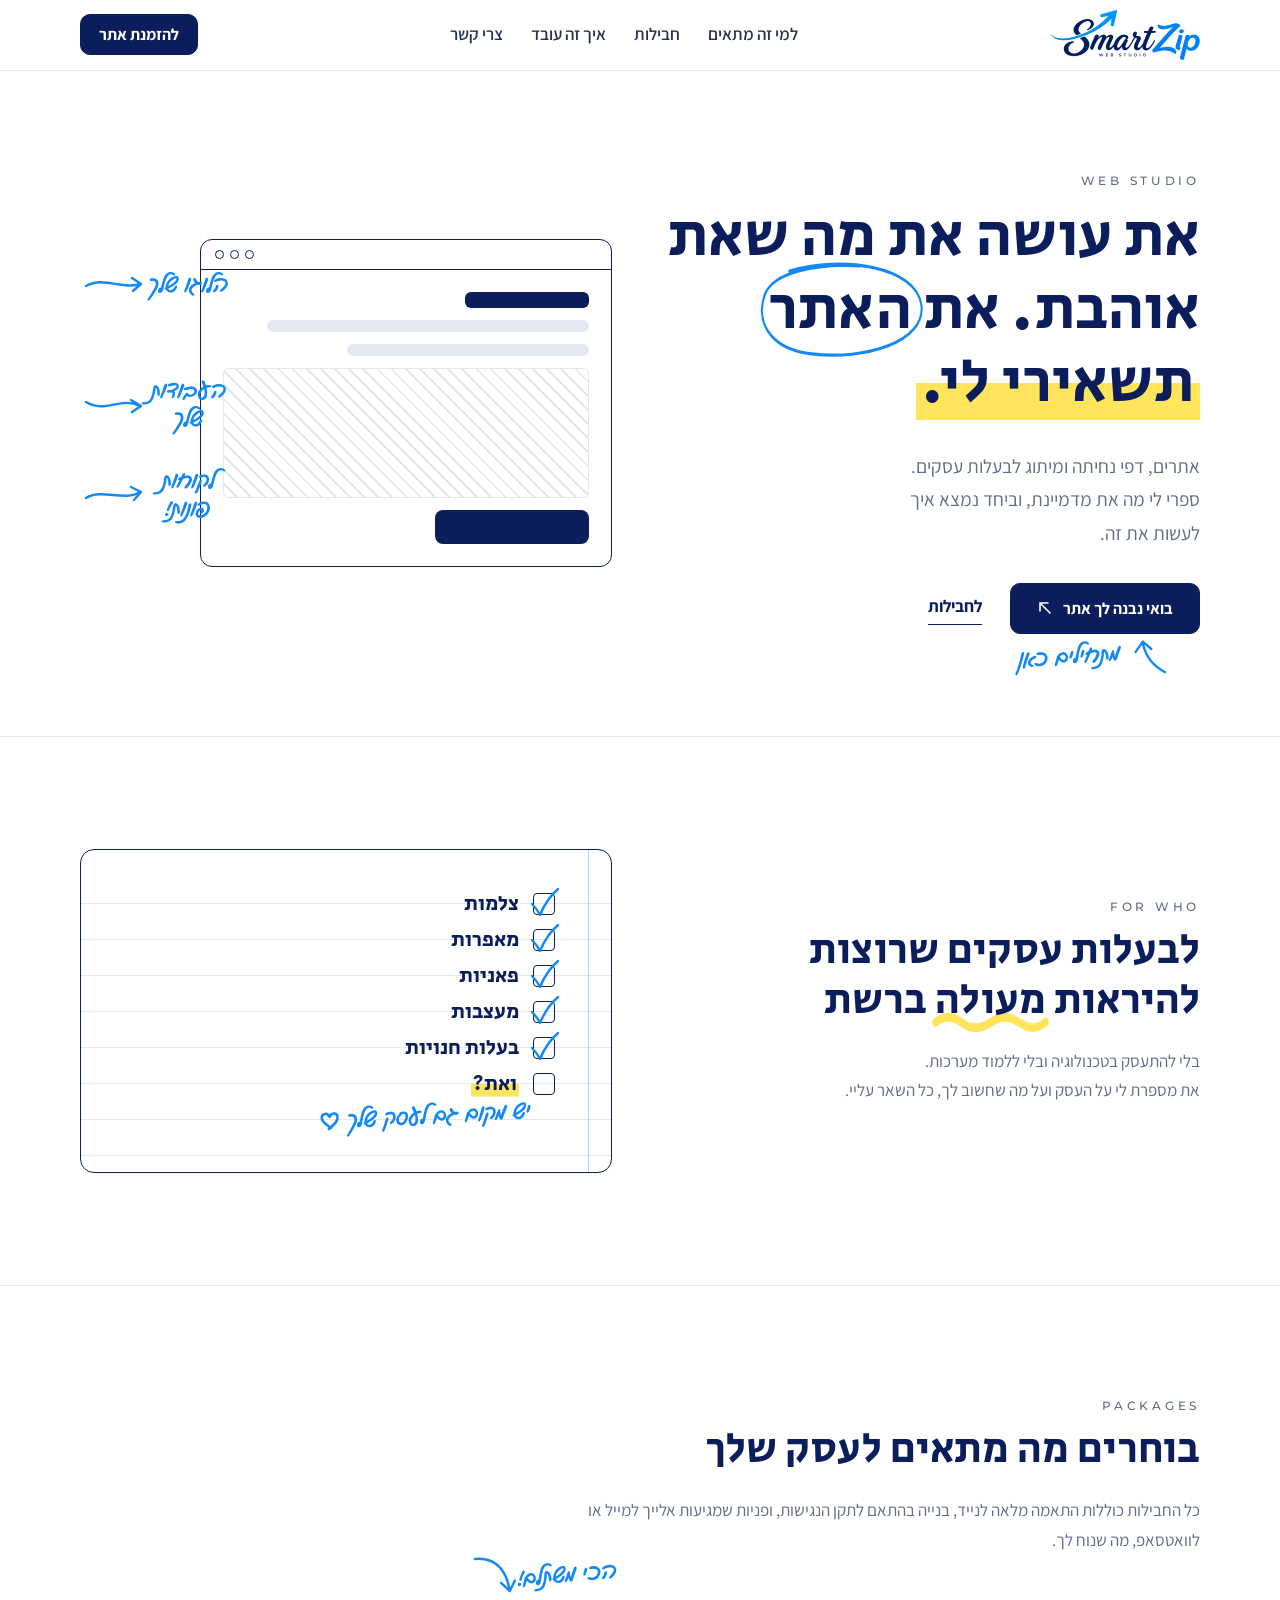
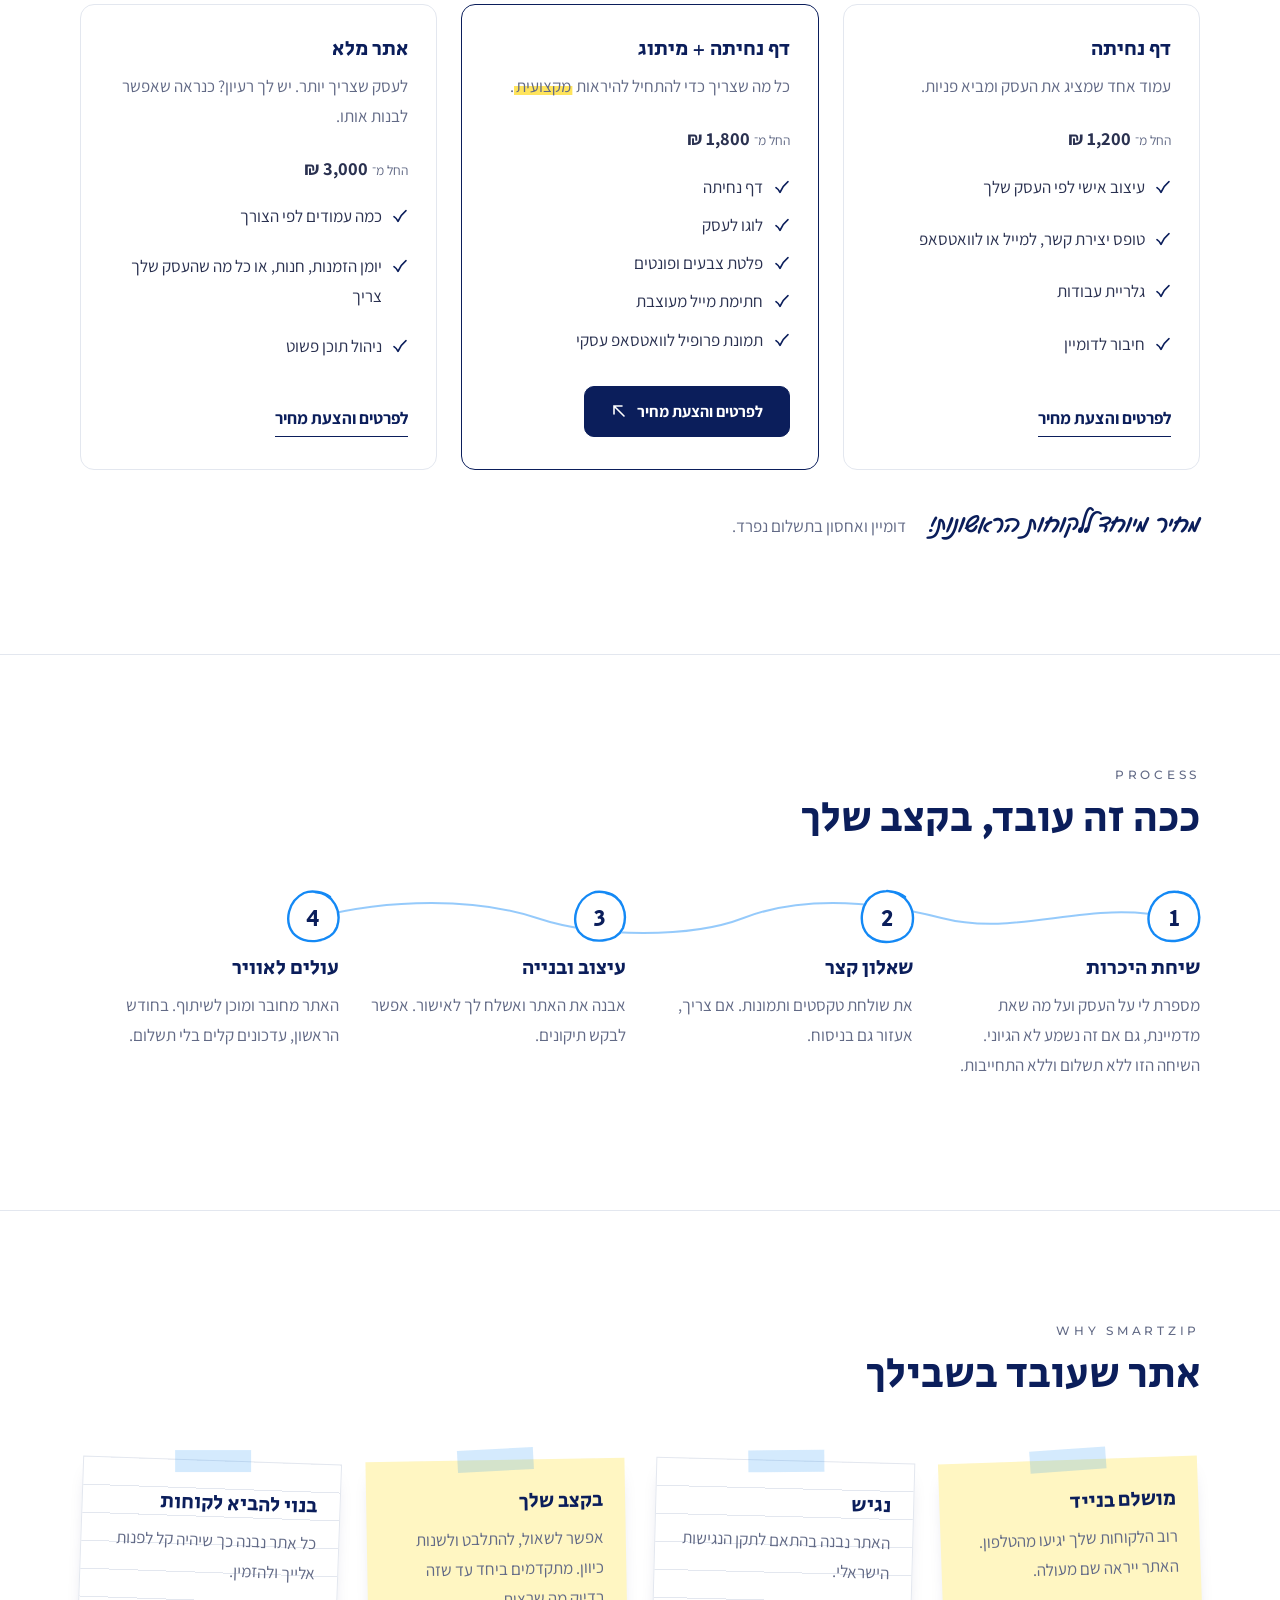
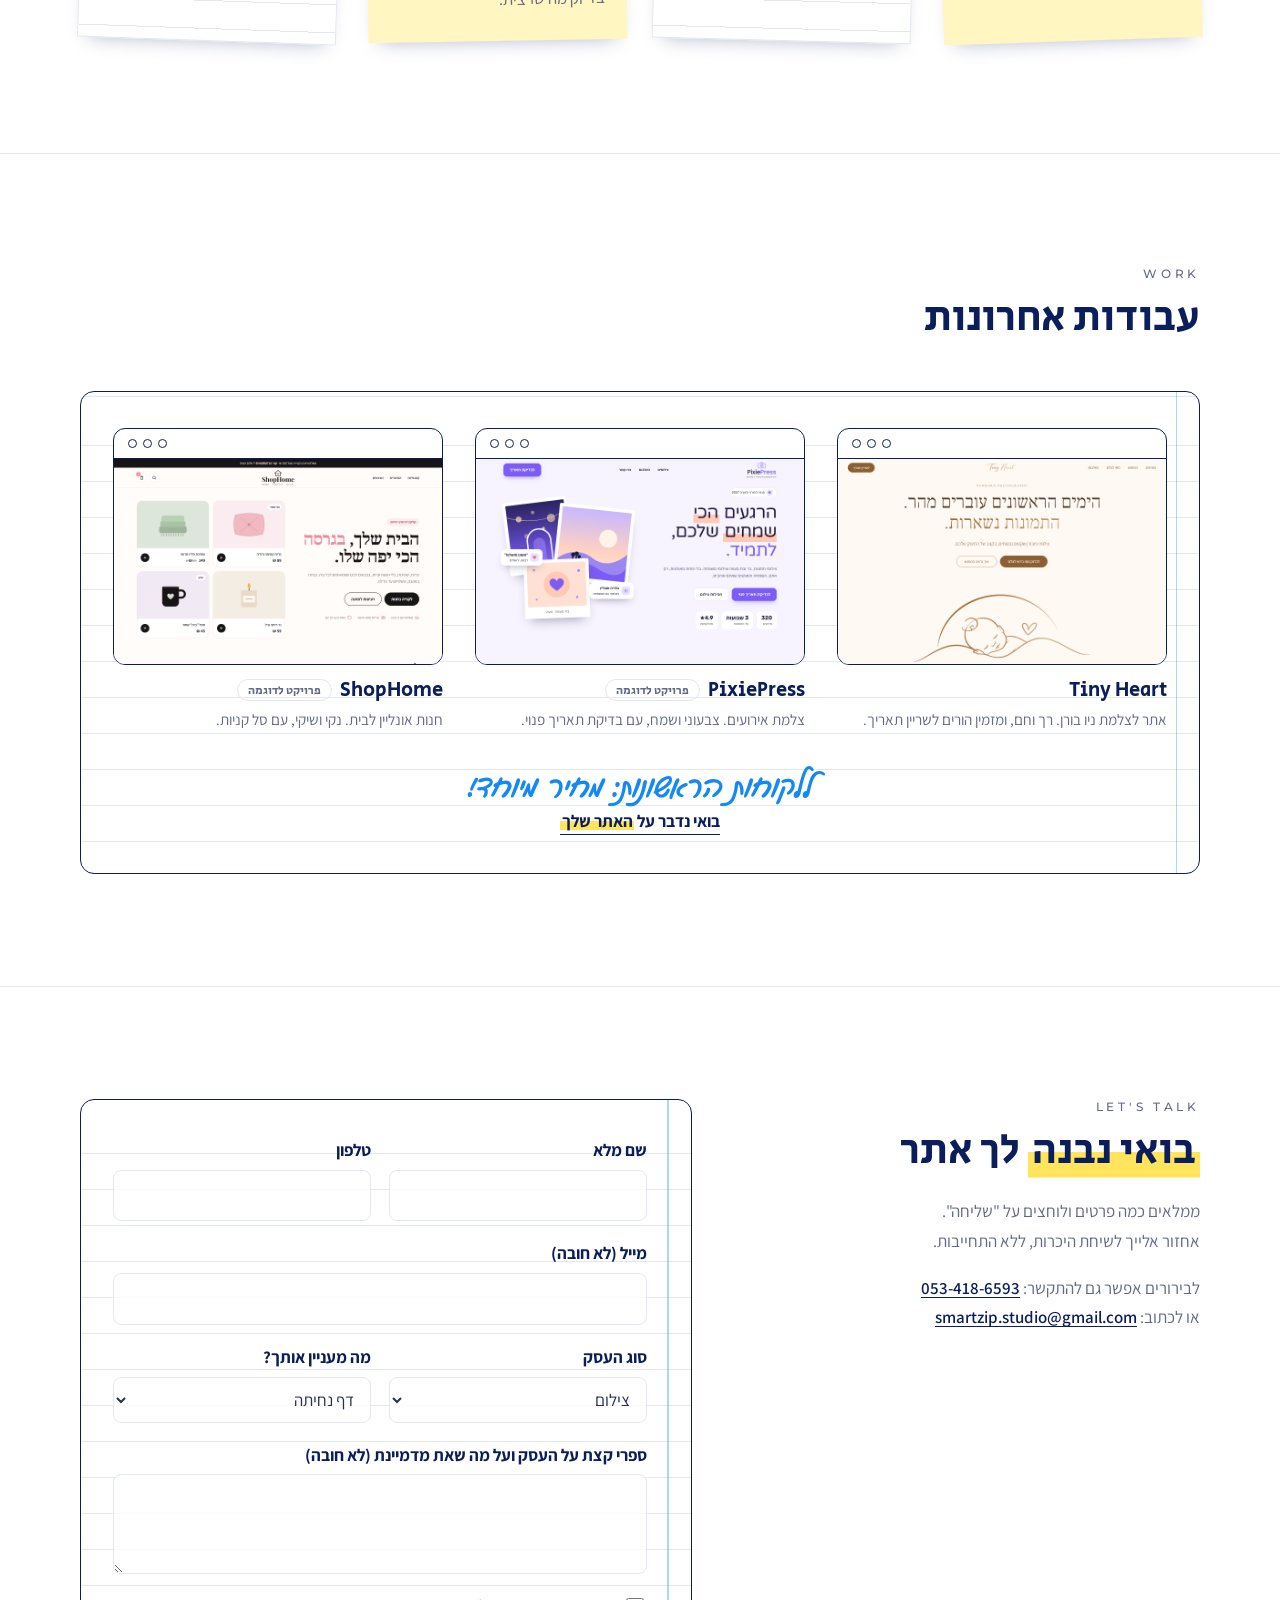
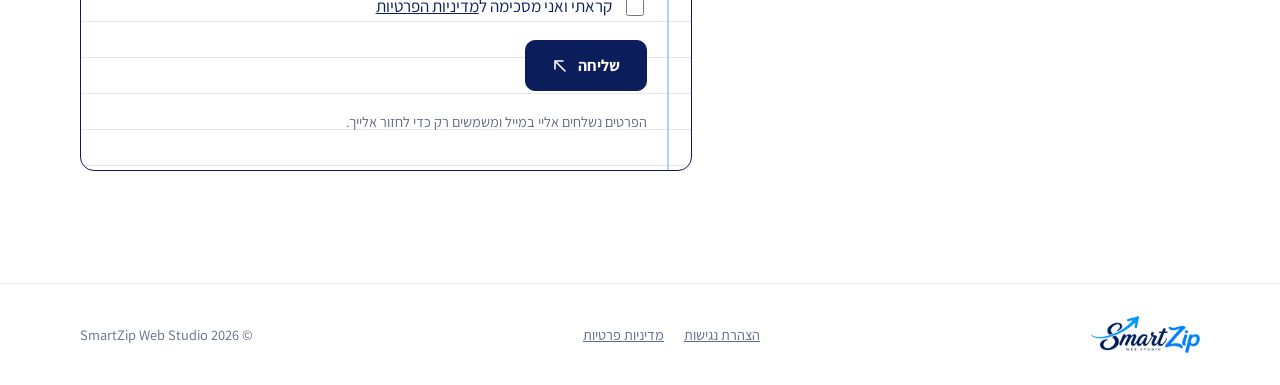
==== commit 8df98098: "Add tab icon, share preview image and a lighter logo file Co-Authored-By: Claude Opus 5.5 <noreply@a" ====
--- a/index.html
+++ b/index.html
@@ -5,6 +5,20 @@
 <meta name="viewport" content="width=device-width, initial-scale=1">
 <title>SmartZip Web Studio – אתרים ודפי נחיתה לעסקים קטנים</title>
 <meta name="description" content="SmartZip Web Studio בונה אתרים, דפי נחיתה ומיתוג לעסקים קטנים: צלמות, מאפרות, פאניות, מעצבות ובעלות חנויות.">
+<link rel="icon" href="favicon.svg" type="image/svg+xml">
+<link rel="icon" href="favicon.png" sizes="48x48">
+<link rel="apple-touch-icon" href="apple-touch-icon.png">
+<meta property="og:type" content="website">
+<meta property="og:locale" content="he_IL">
+<meta property="og:site_name" content="SmartZip Web Studio">
+<meta property="og:title" content="SmartZip Web Studio – אתרים, דפי נחיתה ומיתוג">
+<meta property="og:description" content="אתרים, דפי נחיתה ומיתוג לבעלות עסקים. ספרי לי מה את מדמיינת, וביחד נמצא איך לעשות את זה.">
+<meta property="og:url" content="https://smartzip-studio.github.io/">
+<meta property="og:image" content="https://smartzip-studio.github.io/og-image.jpg">
+<meta property="og:image:width" content="1200">
+<meta property="og:image:height" content="630">
+<meta name="twitter:card" content="summary_large_image">
+<meta name="theme-color" content="#0B1E5B">
 <link rel="preconnect" href="https://fonts.googleapis.com">
 <link rel="preconnect" href="https://fonts.gstatic.com" crossorigin>
 <link href="https://fonts.googleapis.com/css2?family=Assistant:wght@400;600;700&family=Secular+One&family=Montserrat:wght@500&display=swap" rel="stylesheet">
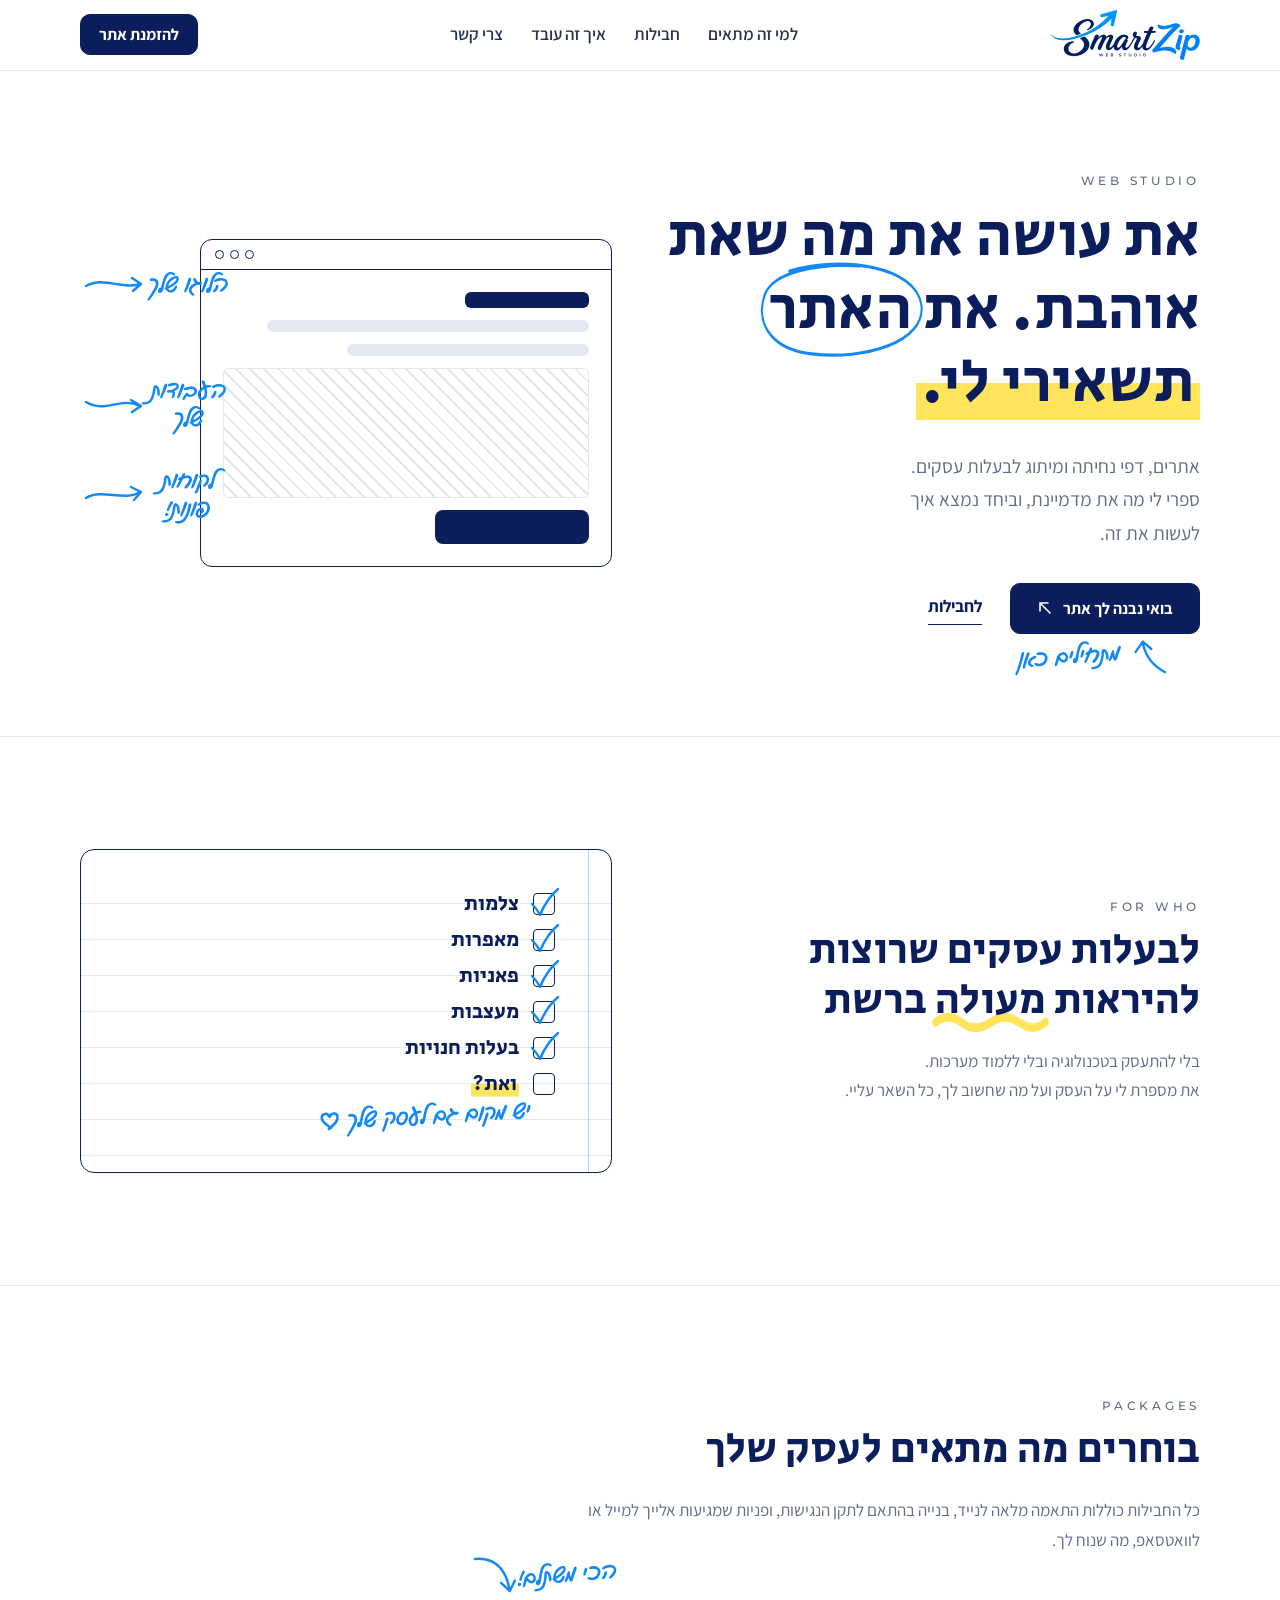
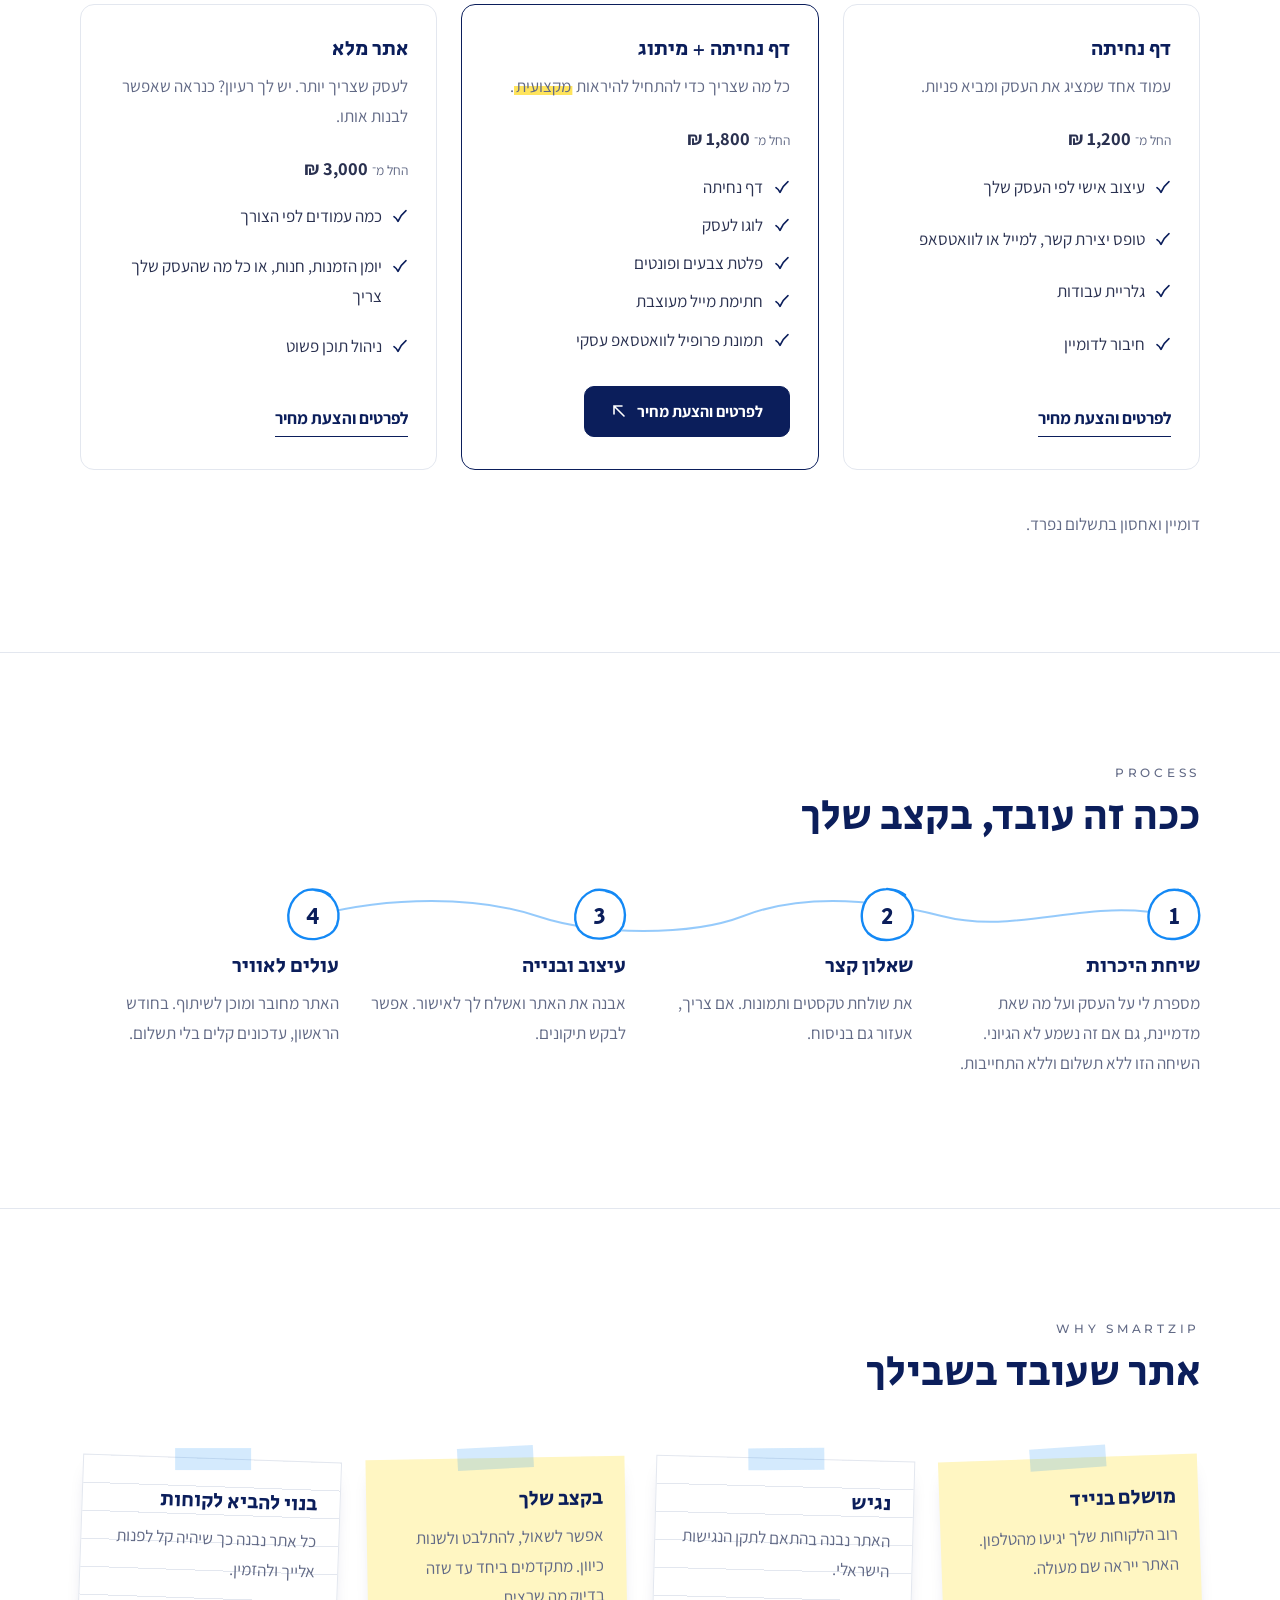
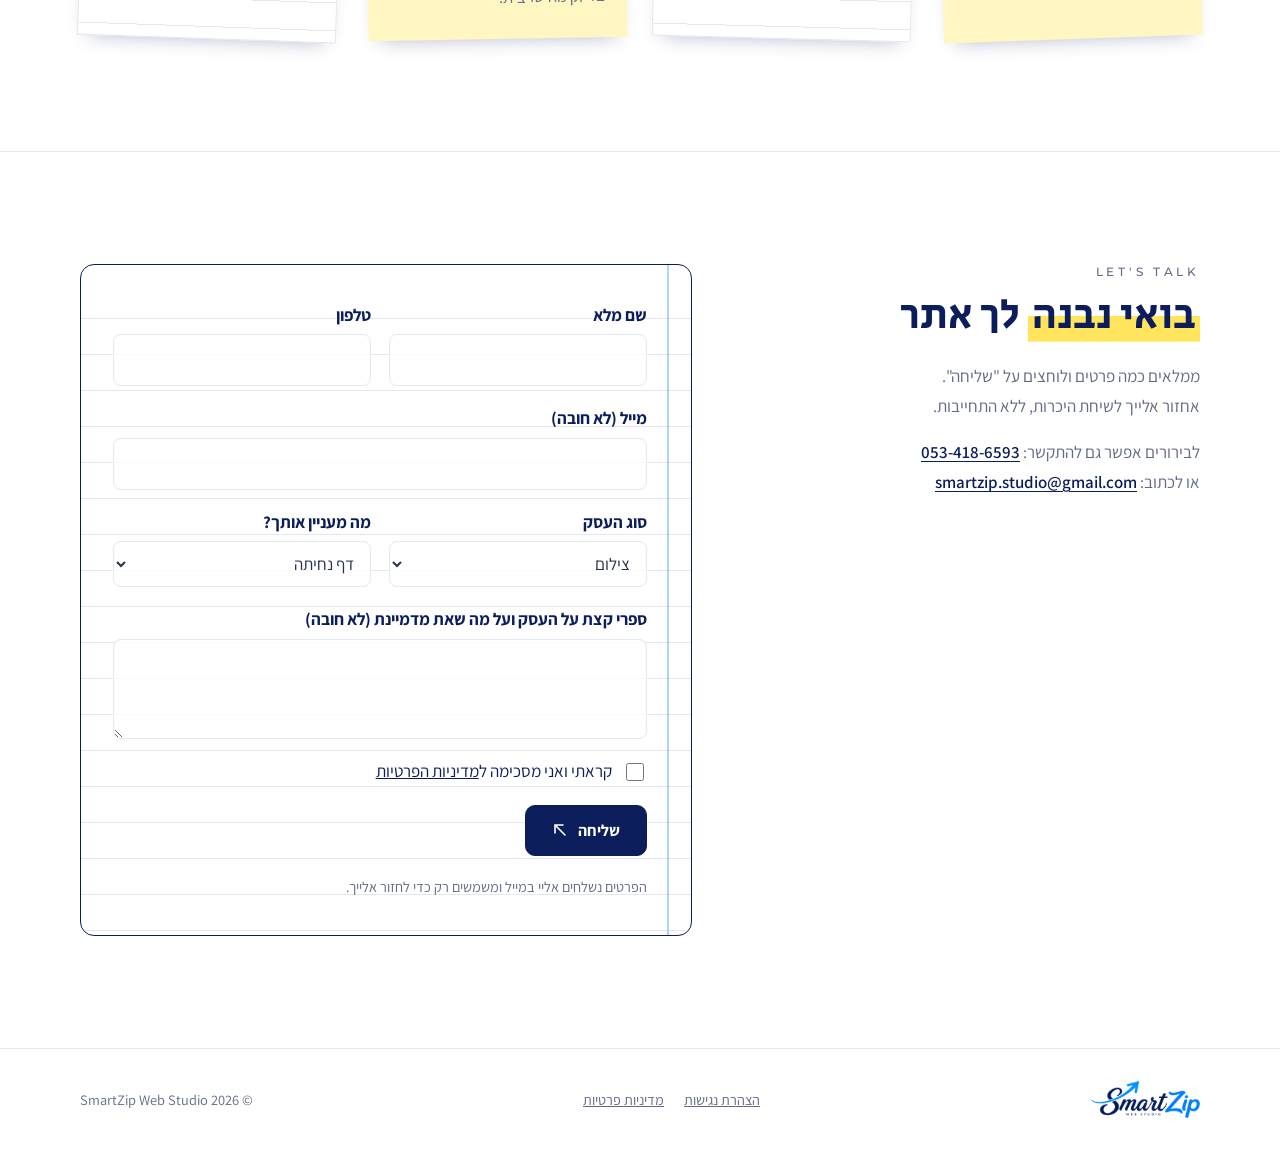
==== commit 3011be66: "Remove portfolio section and first-clients price note Co-Authored-By: Claude Opus 5.5 <noreply@anthr" ====
--- a/index.html
+++ b/index.html
@@ -5,7 +5,7 @@
 <meta name="viewport" content="width=device-width, initial-scale=1">
 <title>SmartZip Web Studio – אתרים ודפי נחיתה לעסקים קטנים</title>
 <meta name="description" content="SmartZip Web Studio בונה אתרים, דפי נחיתה ומיתוג לעסקים קטנים: צלמות, מאפרות, פאניות, מעצבות ובעלות חנויות.">
-<link rel="icon" href="favicon.svg" type="image/svg+xml">
+<link rel="icon" href="favicon-96.png" sizes="96x96">
 <link rel="icon" href="favicon.png" sizes="48x48">
 <link rel="apple-touch-icon" href="apple-touch-icon.png">
 <meta property="og:type" content="website">
@@ -157,15 +157,6 @@
 .sticky::before{content:"";position:absolute;top:-11px;left:50%;width:76px;height:22px;transform:translateX(-50%) rotate(-2deg);background:rgb(20 137 245/.18)}
 .sticky p{color:var(--muted);margin:0}
 
-.work-note{padding:40px 32px}
-.works{display:grid;grid-template-columns:repeat(3,1fr);gap:32px}
-.works figure{margin:0 0 14px}.works img{display:block;width:100%;height:auto}
-.works h3{font-size:1.25rem;margin:0}
-.works p{color:var(--muted);font-size:.95rem;margin:.2em 0 0}
-.works .demo{font-size:.78rem;color:var(--muted);border:1px solid var(--line);border-radius:99px;padding:1px 10px;margin-inline-start:8px;vertical-align:middle;font-weight:400}
-.works-more{text-align:center;margin-top:36px}
-.works-more .hand{font-size:1.9rem;display:block;margin-bottom:2px}
-@media (max-width:960px){.works{grid-template-columns:1fr;max-width:520px;margin-inline:auto}}
 
 /* ---------- Contact: notebook page ---------- */
 .contact .container{display:grid;grid-template-columns:.85fr 1.15fr;gap:56px;align-items:start}
@@ -292,7 +283,7 @@
           <a class="btn-text" href="#contact" data-package="אתר מלא">לפרטים והצעת מחיר</a>
         </article>
       </div>
-      <div class="cards-note"><span class="hand fade" style="--d:.4s">מחיר מיוחד ללקוחות הראשונות!</span><span>דומיין ואחסון בתשלום נפרד.</span></div>
+      <div class="cards-note"><span>דומיין ואחסון בתשלום נפרד.</span></div>
     </div>
   </section>
 
@@ -316,35 +307,6 @@
         <div class="sticky" style="--r:1.5deg"><h3>נגיש</h3><p>האתר נבנה בהתאם לתקן הנגישות הישראלי.</p></div>
         <div class="sticky" style="--r:-1deg"><h3>בקצב שלך</h3><p>אפשר לשאול, להתלבט ולשנות כיוון. מתקדמים ביחד עד שזה בדיוק מה שרצית.</p></div>
         <div class="sticky" style="--r:2deg"><h3>בנוי להביא לקוחות</h3><p>כל אתר נבנה כך שיהיה קל לפנות אלייך ולהזמין.</p></div>
-      </div>
-    </div>
-  </section>
-
-  <section id="work" aria-labelledby="work-title">
-    <div class="container anno">
-      <div class="section-head"><span class="eyebrow">Work</span><h2 id="work-title">עבודות אחרונות</h2></div>
-      <div class="notebook work-note">
-        <div class="works">
-          <article>
-            <figure class="wire"><div class="wire-bar"><i></i><i></i><i></i></div><img src="work/tiny-heart.png" alt="דף הבית של Tiny Heart: הכותרת 'הימים הראשונים עוברים מהר. התמונות נשארות.' ואיור קווי של תינוק ישן" width="1440" height="900" loading="lazy"></figure>
-            <h3>Tiny Heart</h3>
-            <p>אתר לצלמת ניו בורן. רך וחם, ומזמין הורים לשריין תאריך.</p>
-          </article>
-          <article>
-            <figure class="wire"><div class="wire-bar"><i></i><i></i><i></i></div><img src="work/event-photographer.png" alt="דף הבית של PixiePress: הכותרת 'הרגעים הכי שמחים שלכם, לתמיד.' וקולאז' של תמונות פולארויד" width="1440" height="900" loading="lazy"></figure>
-            <h3>PixiePress<span class="demo">פרויקט לדוגמה</span></h3>
-            <p>צלמת אירועים. צבעוני ושמח, עם בדיקת תאריך פנוי.</p>
-          </article>
-          <article>
-            <figure class="wire"><div class="wire-bar"><i></i><i></i><i></i></div><img src="work/home-store.png" alt="דף הבית של ShopHome: הכותרת 'הבית שלך, בגרסה הכי יפה שלו.' ומוצרים לבית עם מחירים וכפתור הוספה לסל" width="1440" height="900" loading="lazy"></figure>
-            <h3>ShopHome<span class="demo">פרויקט לדוגמה</span></h3>
-            <p>חנות אונליין לבית. נקי ושיקי, עם סל קניות.</p>
-          </article>
-        </div>
-        <div class="works-more">
-          <span class="hand fade" style="--d:.4s">ללקוחות הראשונות: מחיר מיוחד!</span>
-          <a class="btn-text" href="#contact">בואי נדבר על <span class="mark" style="--d:.8s">האתר שלך</span></a>
-        </div>
       </div>
     </div>
   </section>
